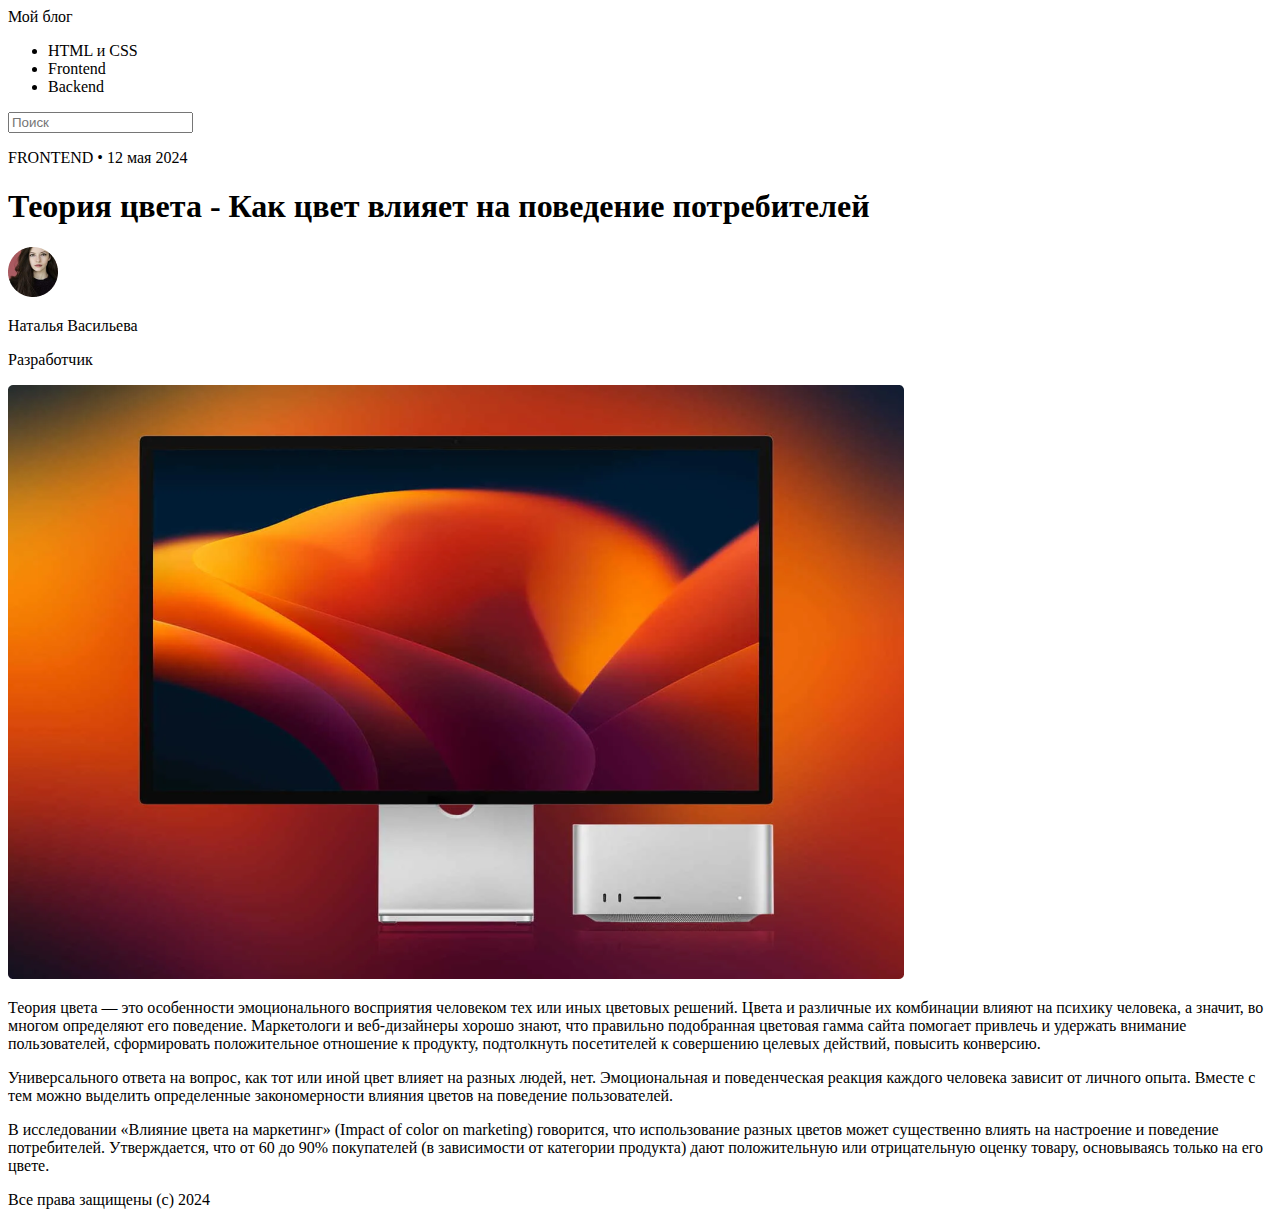
==== 1-Blog/index.html @ 6473dfd5 "Создание структуры страниц" ====
<!DOCTYPE html>
<html lang="en">
  <head>
    <meta charset="UTF-8" />
    <meta name="viewport" content="width=device-width, initial-scale=1.0" />
    <title>1-Blog</title>
  </head>

  <body>
    <header>
      <nav>
        <div>Мой блог</div>
        <ul>
          <li>HTML и CSS</li>
          <li>Frontend</li>
          <li>Backend</li>
        </ul>
        <div>
          <input type="search" name="search" id="search" placeholder="Поиск" />
        </div>
      </nav>
    </header>

    <section>
      <p>FRONTEND &#8226; 12 мая 2024</p>
      <h1>Теория цвета - Как цвет влияет на поведение потребителей</h1>
      <div>
        <img src="./images/Ellipse 1.png" alt="Аватарка" />
        <p>Наталья Васильева</p>
        <p>Разработчик</p>
      </div>
    </section>

    <section>
      <img src="./images/Rectangle 181.png" alt="картинка" />
      <p>
        Теория цвета — это особенности эмоционального восприятия человеком тех
        или иных цветовых решений. Цвета и различные их комбинации влияют на
        психику человека, а значит, во многом определяют его поведение.
        Маркетологи и веб-дизайнеры хорошо знают, что правильно подобранная
        цветовая гамма сайта помогает привлечь и удержать внимание
        пользователей, сформировать положительное отношение к продукту,
        подтолкнуть посетителей к совершению целевых действий, повысить
        конверсию.
      </p>
      <p>
        Универсального ответа на вопрос, как тот или иной цвет влияет на разных
        людей, нет. Эмоциональная и поведенческая реакция каждого человека
        зависит от личного опыта. Вместе с тем можно выделить определенные
        закономерности влияния цветов на поведение пользователей.
      </p>
      <p>
        В исследовании «Влияние цвета на маркетинг» (Impact of color on
        marketing) говорится, что использование разных цветов может существенно
        влиять на настроение и поведение потребителей. Утверждается, что от 60
        до 90% покупателей (в зависимости от категории продукта) дают
        положительную или отрицательную оценку товару, основываясь только на его
        цвете.
      </p>
    </section>

    <footer>
      <p>Все права защищены (c) 2024</p>
    </footer>
  </body>
</html>
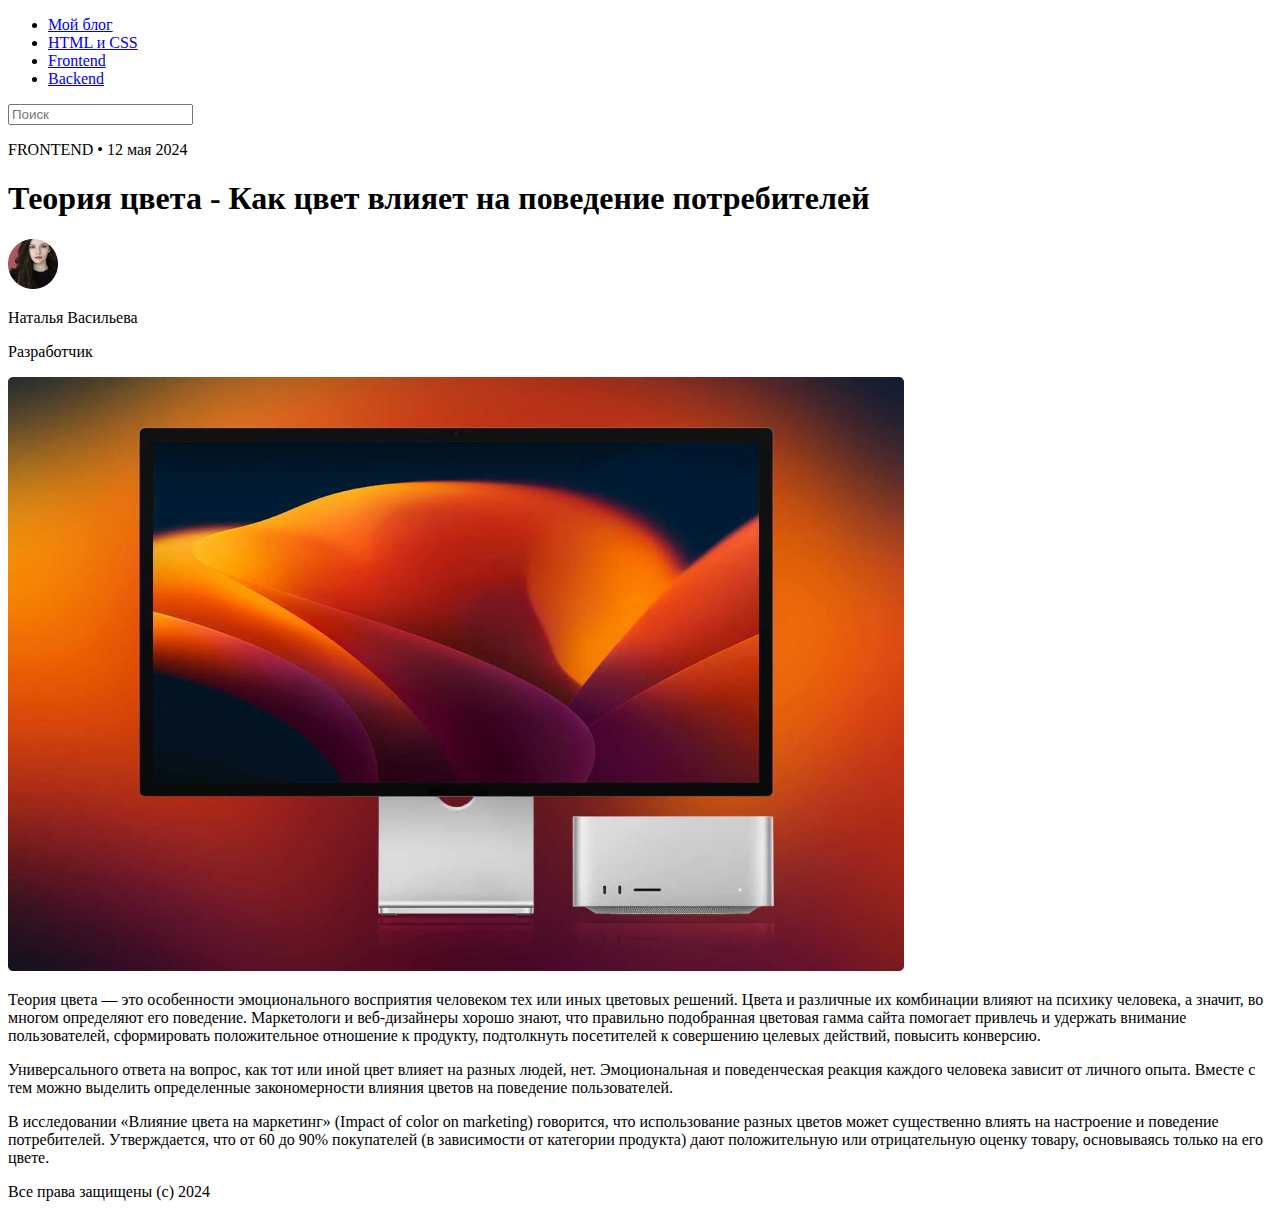
==== commit 9e5acfba: "2commit" ====
--- a/1-Blog/index.html
+++ b/1-Blog/index.html
@@ -1,66 +1,76 @@
 <!DOCTYPE html>
 <html lang="en">
-  <head>
-    <meta charset="UTF-8" />
-    <meta name="viewport" content="width=device-width, initial-scale=1.0" />
-    <title>1-Blog</title>
-  </head>
 
-  <body>
-    <header>
-      <nav>
-        <div>Мой блог</div>
-        <ul>
-          <li>HTML и CSS</li>
-          <li>Frontend</li>
-          <li>Backend</li>
-        </ul>
-        <div>
-          <input type="search" name="search" id="search" placeholder="Поиск" />
-        </div>
-      </nav>
-    </header>
+<head>
+  <meta charset="UTF-8">
+  <meta name="viewport" content="width=device-width, initial-scale=1.0">
+  <title>1-Blog</title>
+</head>
 
-    <section>
-      <p>FRONTEND &#8226; 12 мая 2024</p>
-      <h1>Теория цвета - Как цвет влияет на поведение потребителей</h1>
+<body>
+
+</body>
+
+</html>
+
+<body>
+
+  <header>
+    <nav>
+      <ul>
+        <li><a href="#">Мой блог</a></li>
+        <li><a href="#">HTML и CSS</a></li>
+        <li><a href="#">Frontend</a></li>
+        <li><a href="#">Backend</a></li>
+      </ul>
       <div>
-        <img src="./images/Ellipse 1.png" alt="Аватарка" />
-        <p>Наталья Васильева</p>
-        <p>Разработчик</p>
+        <input type="search" name="search" id="search" placeholder="Поиск">
       </div>
-    </section>
+    </nav>
+  </header>
 
-    <section>
-      <img src="./images/Rectangle 181.png" alt="картинка" />
-      <p>
-        Теория цвета — это особенности эмоционального восприятия человеком тех
-        или иных цветовых решений. Цвета и различные их комбинации влияют на
-        психику человека, а значит, во многом определяют его поведение.
-        Маркетологи и веб-дизайнеры хорошо знают, что правильно подобранная
-        цветовая гамма сайта помогает привлечь и удержать внимание
-        пользователей, сформировать положительное отношение к продукту,
-        подтолкнуть посетителей к совершению целевых действий, повысить
-        конверсию.
-      </p>
-      <p>
-        Универсального ответа на вопрос, как тот или иной цвет влияет на разных
-        людей, нет. Эмоциональная и поведенческая реакция каждого человека
-        зависит от личного опыта. Вместе с тем можно выделить определенные
-        закономерности влияния цветов на поведение пользователей.
-      </p>
-      <p>
-        В исследовании «Влияние цвета на маркетинг» (Impact of color on
-        marketing) говорится, что использование разных цветов может существенно
-        влиять на настроение и поведение потребителей. Утверждается, что от 60
-        до 90% покупателей (в зависимости от категории продукта) дают
-        положительную или отрицательную оценку товару, основываясь только на его
-        цвете.
-      </p>
-    </section>
+  <section>
+    <p>FRONTEND &#8226; 12 мая 2024</p>
+    <h1>Теория цвета - Как цвет влияет на поведение потребителей</h1>
+    <div>
+      <img src="./images/Ellipse 1.png" alt="Аватарка">
+      <p>Наталья Васильева</p>
+      <p>Разработчик</p>
+    </div>
+  </section>
 
-    <footer>
-      <p>Все права защищены (c) 2024</p>
-    </footer>
-  </body>
-</html>
+  <section>
+    <img src="./images/Rectangle 181.png" alt="картинка">
+    <p>
+      Теория цвета — это особенности эмоционального восприятия человеком тех или иных цветовых решений. Цвета и
+      различные их
+      комбинации влияют на психику человека, а значит, во многом определяют его поведение. Маркетологи и
+      веб-дизайнеры хорошо
+      знают, что правильно подобранная цветовая гамма сайта помогает привлечь и удержать внимание пользователей,
+      сформировать
+      положительное отношение к продукту, подтолкнуть посетителей к совершению целевых действий, повысить
+      конверсию.
+    </p>
+    <p>
+      Универсального ответа на вопрос, как тот или иной цвет влияет на разных людей, нет. Эмоциональная и
+      поведенческая
+      реакция каждого человека зависит от личного опыта. Вместе с тем можно выделить определенные закономерности
+      влияния
+      цветов на поведение пользователей.
+    </p>
+    <p>
+      В исследовании «Влияние цвета на маркетинг» (Impact of color on marketing) говорится, что использование
+      разных цветов
+      может существенно влиять на настроение и поведение потребителей. Утверждается, что от 60 до 90% покупателей
+      (в
+      зависимости от категории продукта) дают положительную или отрицательную оценку товару, основываясь только на
+      его цвете.
+    </p>
+  </section>
+
+  <footer>
+    <p>Все права защищены (c) 2024</p>
+  </footer>
+</body>
+
+</html>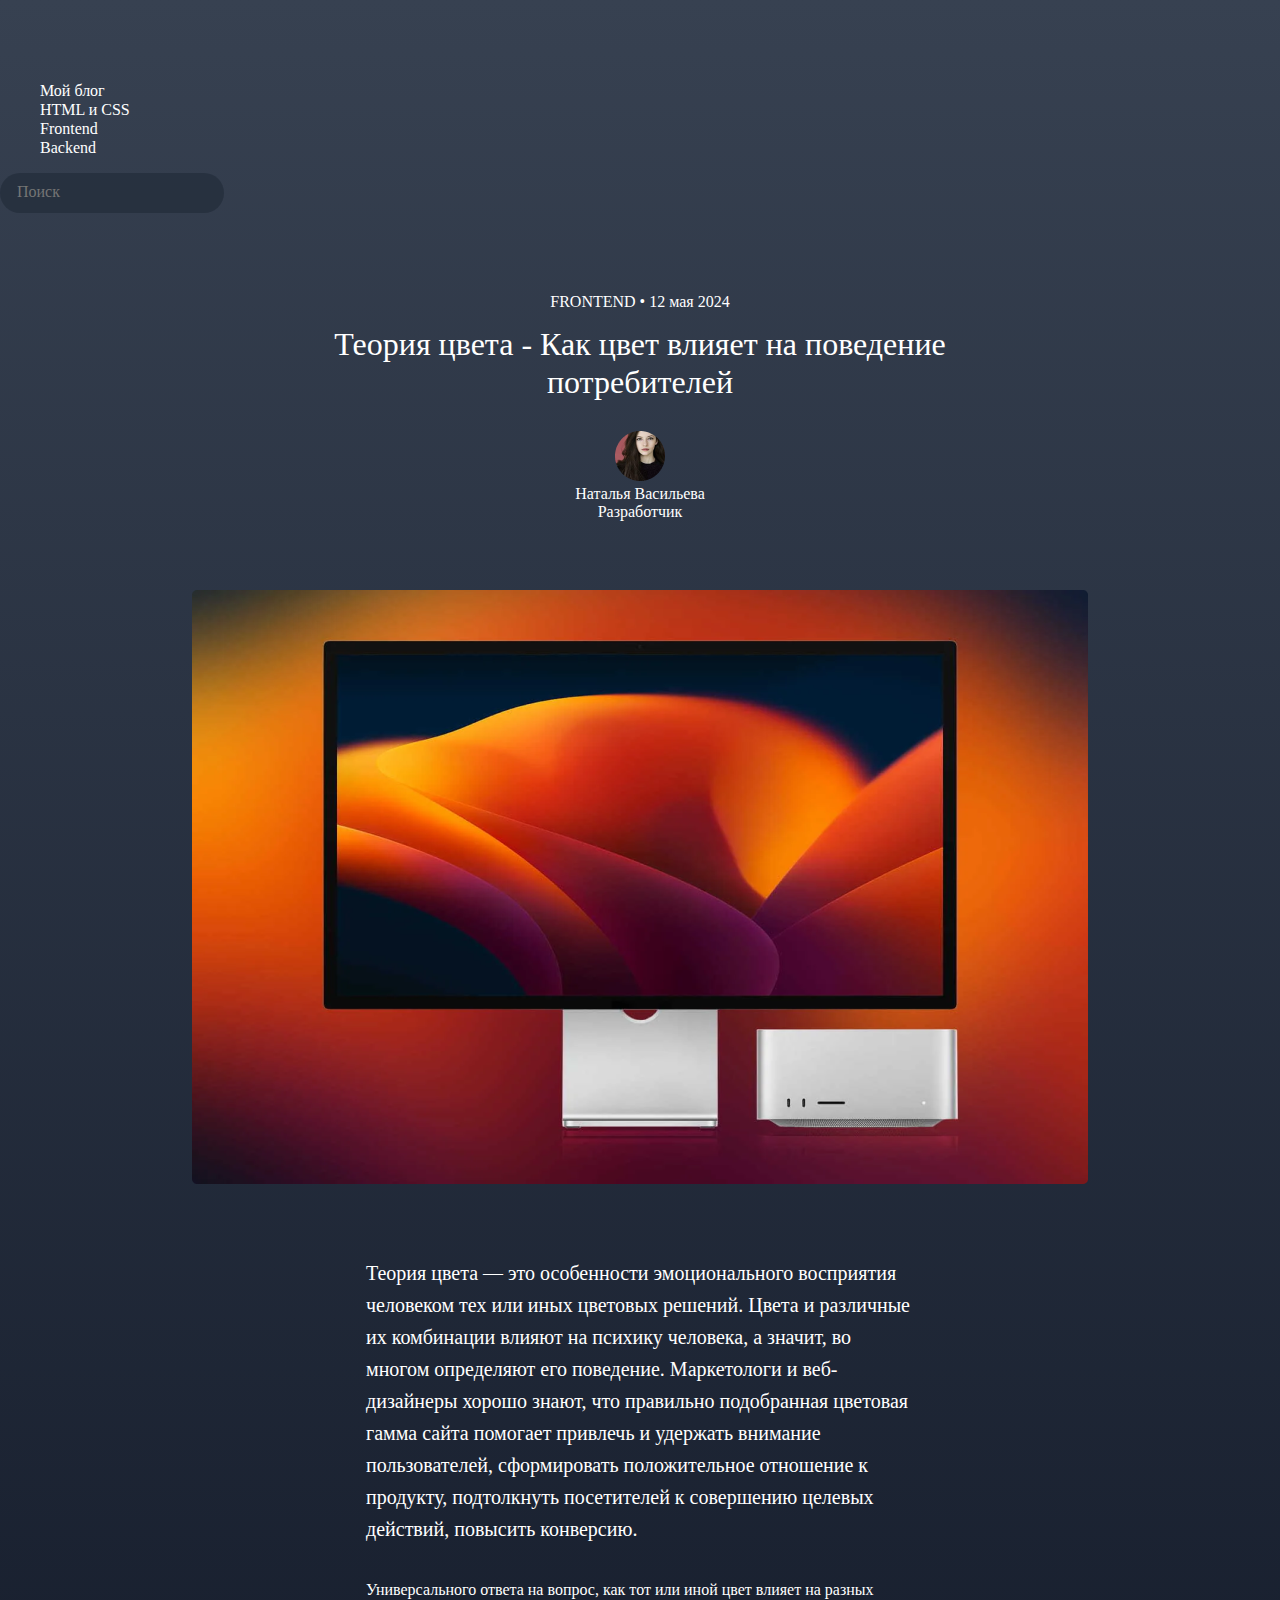
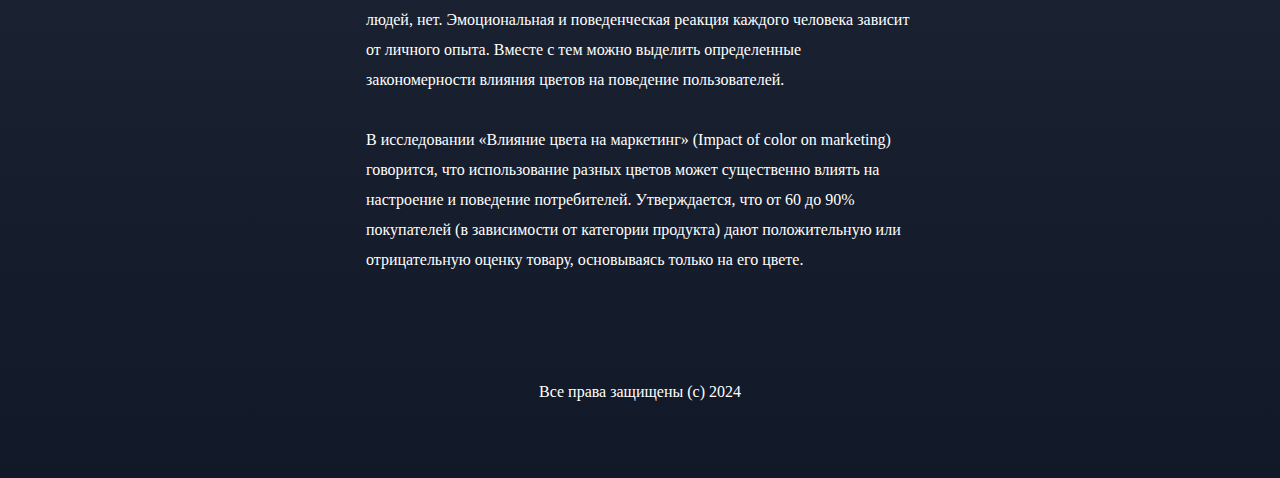
==== commit c1a630ba: "1-commit" ====
--- a/1-Blog/index.html
+++ b/1-Blog/index.html
@@ -2,75 +2,77 @@
 <html lang="en">
 
 <head>
-  <meta charset="UTF-8">
-  <meta name="viewport" content="width=device-width, initial-scale=1.0">
-  <title>1-Blog</title>
+    <meta charset="UTF-8">
+    <meta name="viewport" content="width=device-width, initial-scale=1.0">
+    <title>1-Blog</title>
+    <link rel="stylesheet" href="styles.css">
 </head>
 
 <body>
+    <header>
+        <nav>
+            <ul>
+                <li><a href="#">Мой блог</a></li>
+                <li><a href="#">HTML и CSS</a></li>
+                <li><a href="#">Frontend</a></li>
+                <li><a href="#">Backend</a></li>
+            </ul>
+            <form action="submit" id="search">
+                <input type="search" name="search" id="searchinput" placeholder="Поиск">
+            </form>
+        </nav>
+    </header>
+    <main>
+        <section id="section1">
+            <p>FRONTEND &#8226; 12 мая 2024</p>
+            <h1>Теория цвета - Как цвет влияет на поведение <br> потребителей</h1>
+            <div>
+                <img src="./images/Ellipse 1.png" alt="Аватарка">
+                <p>Наталья Васильева</p>
+                <p>Разработчик</p>
+            </div>
+        </section>
 
-</body>
+        <section id="section2">
+            <div>
+                <img src="./images/Rectangle 181.png" alt="картинка">
+            </div>
+            <p class="p1">
+                Теория цвета — это особенности эмоционального восприятия человеком тех или иных цветовых решений. Цвета
+                и
+                различные их
+                комбинации влияют на психику человека, а значит, во многом определяют его поведение. Маркетологи и
+                веб-дизайнеры хорошо
+                знают, что правильно подобранная цветовая гамма сайта помогает привлечь и удержать внимание
+                пользователей,
+                сформировать
+                положительное отношение к продукту, подтолкнуть посетителей к совершению целевых действий, повысить
+                конверсию.
+            </p>
+            <p class="p2">
+                Универсального ответа на вопрос, как тот или иной цвет влияет на разных людей, нет. Эмоциональная и
+                поведенческая
+                реакция каждого человека зависит от личного опыта. Вместе с тем можно выделить определенные
+                закономерности
+                влияния
+                цветов на поведение пользователей.
+            </p>
+            <p class="p2">
+                В исследовании «Влияние цвета на маркетинг» (Impact of color on marketing) говорится, что использование
+                разных цветов
+                может существенно влиять на настроение и поведение потребителей. Утверждается, что от 60 до 90%
+                покупателей
+                (в
+                зависимости от категории продукта) дают положительную или отрицательную оценку товару, основываясь
+                только на
+                его цвете.
+            </p>
+    </main>
+    </section>
 
-</html>
-
-<body>
-
-  <header>
-    <nav>
-      <ul>
-        <li><a href="#">Мой блог</a></li>
-        <li><a href="#">HTML и CSS</a></li>
-        <li><a href="#">Frontend</a></li>
-        <li><a href="#">Backend</a></li>
-      </ul>
-      <div>
-        <input type="search" name="search" id="search" placeholder="Поиск">
-      </div>
-    </nav>
-  </header>
-
-  <section>
-    <p>FRONTEND &#8226; 12 мая 2024</p>
-    <h1>Теория цвета - Как цвет влияет на поведение потребителей</h1>
-    <div>
-      <img src="./images/Ellipse 1.png" alt="Аватарка">
-      <p>Наталья Васильева</p>
-      <p>Разработчик</p>
-    </div>
-  </section>
-
-  <section>
-    <img src="./images/Rectangle 181.png" alt="картинка">
-    <p>
-      Теория цвета — это особенности эмоционального восприятия человеком тех или иных цветовых решений. Цвета и
-      различные их
-      комбинации влияют на психику человека, а значит, во многом определяют его поведение. Маркетологи и
-      веб-дизайнеры хорошо
-      знают, что правильно подобранная цветовая гамма сайта помогает привлечь и удержать внимание пользователей,
-      сформировать
-      положительное отношение к продукту, подтолкнуть посетителей к совершению целевых действий, повысить
-      конверсию.
-    </p>
-    <p>
-      Универсального ответа на вопрос, как тот или иной цвет влияет на разных людей, нет. Эмоциональная и
-      поведенческая
-      реакция каждого человека зависит от личного опыта. Вместе с тем можно выделить определенные закономерности
-      влияния
-      цветов на поведение пользователей.
-    </p>
-    <p>
-      В исследовании «Влияние цвета на маркетинг» (Impact of color on marketing) говорится, что использование
-      разных цветов
-      может существенно влиять на настроение и поведение потребителей. Утверждается, что от 60 до 90% покупателей
-      (в
-      зависимости от категории продукта) дают положительную или отрицательную оценку товару, основываясь только на
-      его цвете.
-    </p>
-  </section>
-
-  <footer>
-    <p>Все права защищены (c) 2024</p>
-  </footer>
+    <footer>
+        <p>Все права защищены (c) 2024</p>
+    </footer>
 </body>
 
 </html>--- a/1-Blog/styles.css
+++ b/1-Blog/styles.css
@@ -0,0 +1,103 @@
+* {
+    color: #FFFFFF;
+    font-family: Roboto;
+    font-weight: 400;
+}
+
+p {
+    text-align: center;
+}
+
+body {
+    background: linear-gradient(180deg, #374151 0%, #111827 100%);
+    margin: 0;
+}
+
+header {
+    margin: 81px 0 80px 0;
+}
+
+header a {
+    text-decoration: none;
+    font-family: Roboto;
+    font-size: 16px;
+    font-weight: 400;
+    line-height: 19px;
+    letter-spacing: 0em;
+    text-align: left;
+}
+
+header ul {
+    list-style-type: none;
+}
+
+#searchinput {
+    background: rgba(31, 41, 55, 0.6);
+    width: 224px;
+    height: 40px;
+    top: 71px;
+    left: 1036px;
+    border-radius: 100px;
+    border: none;
+    font-size: 16px;
+    padding: 9px 17px 12px 17px;
+}
+
+#searchinput:focus {
+    background: rgba(22, 29, 39, 0.6);
+    outline: 0;
+}
+
+#searchinput::-webkit-search-cancel-button,
+#searchinput::-webkit-search-clear-button {
+    display: none;
+}
+
+#section1 p {
+    margin: 0 0 14px 0;
+}
+
+#section1 div p {
+    padding: 0;
+    margin: 0;
+}
+
+#section1 div {
+    text-align: center;
+    margin: 0 0 28px 0;
+}
+
+h1 {
+    line-height: 38px;
+    letter-spacing: 0em;
+    text-align: center;
+    margin: 0 0 30px 0;
+}
+
+.p1 {
+    font-size: 20px;
+    line-height: 32px;
+    letter-spacing: 0em;
+    text-align: left;
+}
+
+
+.p2 {
+    font-size: 16px;
+    line-height: 30px;
+    letter-spacing: 0em;
+    text-align: left;
+}
+
+#section2 div {
+    text-align: center;
+    margin: 69px 0;
+}
+
+#section2 p {
+    margin: 0 366px 30px;
+}
+
+footer p {
+    margin: 108px 0 77px;
+}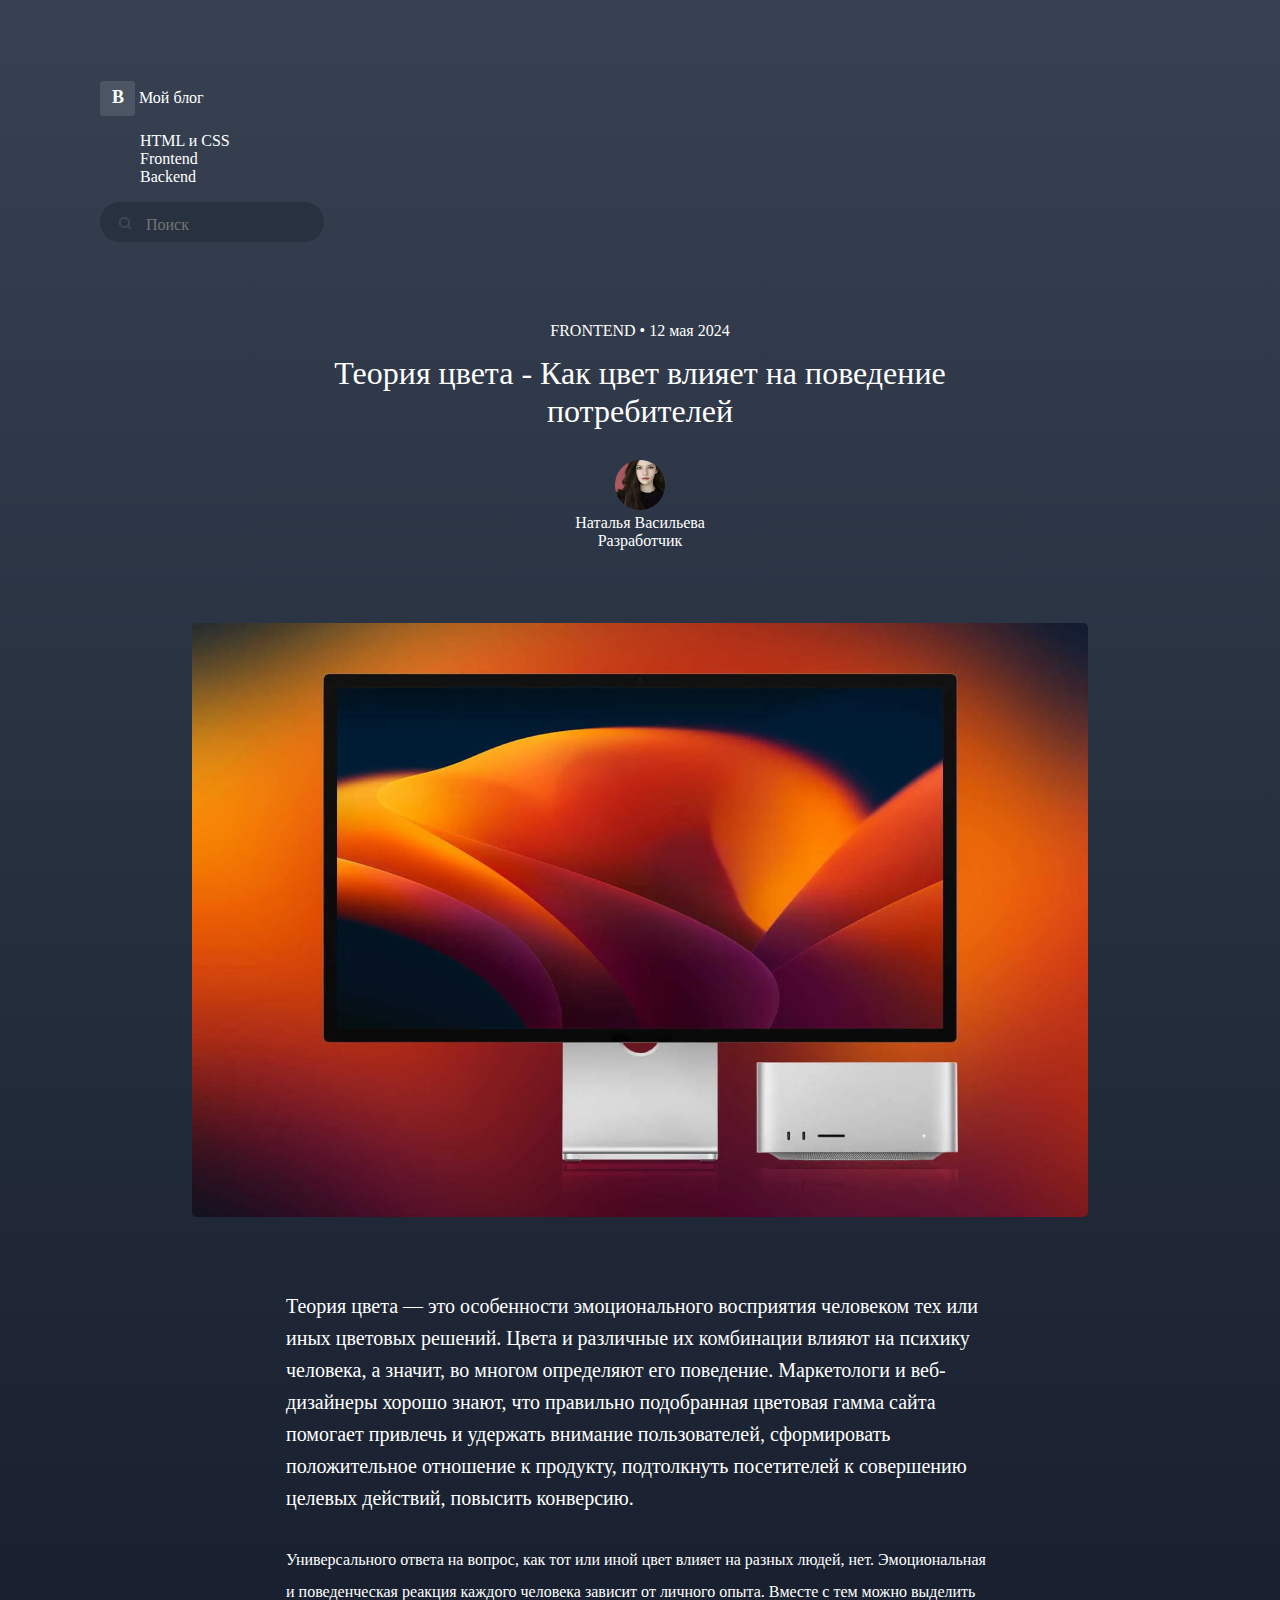
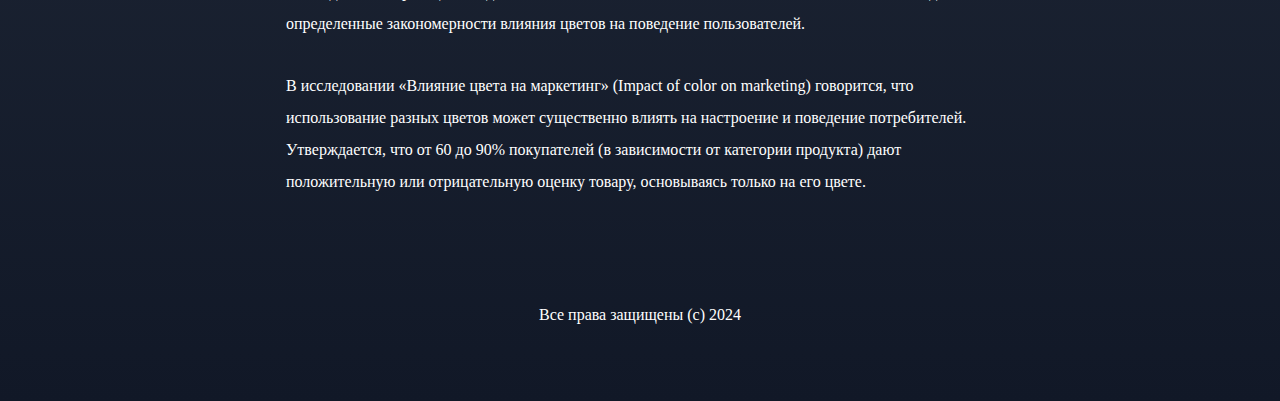
==== commit 862262ff: "2commit" ====
--- a/1-Blog/index.html
+++ b/1-Blog/index.html
@@ -10,16 +10,24 @@
 
 <body>
     <header>
+        <div id="logo">
+            <p>В</p>
+        </div>
+        <a href="#">Мой блог</a>
         <nav>
             <ul>
-                <li><a href="#">Мой блог</a></li>
                 <li><a href="#">HTML и CSS</a></li>
                 <li><a href="#">Frontend</a></li>
                 <li><a href="#">Backend</a></li>
             </ul>
-            <form action="submit" id="search">
-                <input type="search" name="search" id="searchinput" placeholder="Поиск">
-            </form>
+            <div>
+                <form action="submit" id="search">
+                    <button type="submit" id="searchbutton">
+                        <img src="./images/search.svg" alt="search" id="searchimg">
+                    </button>
+                    <input type="search" name="search" id="searchinput" placeholder="Поиск">
+                </form>
+            </div>
         </nav>
     </header>
     <main>
@@ -34,39 +42,45 @@
         </section>
 
         <section id="section2">
-            <div>
-                <img src="./images/Rectangle 181.png" alt="картинка">
+            <div id="Rectangle">
+                <img src="./images/Rectangle.png" alt="картинка">
             </div>
-            <p class="p1">
-                Теория цвета — это особенности эмоционального восприятия человеком тех или иных цветовых решений. Цвета
-                и
-                различные их
-                комбинации влияют на психику человека, а значит, во многом определяют его поведение. Маркетологи и
-                веб-дизайнеры хорошо
-                знают, что правильно подобранная цветовая гамма сайта помогает привлечь и удержать внимание
-                пользователей,
-                сформировать
-                положительное отношение к продукту, подтолкнуть посетителей к совершению целевых действий, повысить
-                конверсию.
-            </p>
-            <p class="p2">
-                Универсального ответа на вопрос, как тот или иной цвет влияет на разных людей, нет. Эмоциональная и
-                поведенческая
-                реакция каждого человека зависит от личного опыта. Вместе с тем можно выделить определенные
-                закономерности
-                влияния
-                цветов на поведение пользователей.
-            </p>
-            <p class="p2">
-                В исследовании «Влияние цвета на маркетинг» (Impact of color on marketing) говорится, что использование
-                разных цветов
-                может существенно влиять на настроение и поведение потребителей. Утверждается, что от 60 до 90%
-                покупателей
-                (в
-                зависимости от категории продукта) дают положительную или отрицательную оценку товару, основываясь
-                только на
-                его цвете.
-            </p>
+            <div id="divp1">
+                <p class="p1">
+                    Теория цвета — это особенности эмоционального восприятия человеком тех или иных цветовых решений.
+                    Цвета
+                    и
+                    различные их
+                    комбинации влияют на психику человека, а значит, во многом определяют его поведение. Маркетологи и
+                    веб-дизайнеры хорошо
+                    знают, что правильно подобранная цветовая гамма сайта помогает привлечь и удержать внимание
+                    пользователей,
+                    сформировать
+                    положительное отношение к продукту, подтолкнуть посетителей к совершению целевых действий, повысить
+                    конверсию.
+                </p>
+            </div>
+            <div id="divp2">
+                <p class="p2">
+                    Универсального ответа на вопрос, как тот или иной цвет влияет на разных людей, нет. Эмоциональная и
+                    поведенческая
+                    реакция каждого человека зависит от личного опыта. Вместе с тем можно выделить определенные
+                    закономерности
+                    влияния
+                    цветов на поведение пользователей.
+                </p>
+                <p class="p2">
+                    В исследовании «Влияние цвета на маркетинг» (Impact of color on marketing) говорится, что
+                    использование
+                    разных цветов
+                    может существенно влиять на настроение и поведение потребителей. Утверждается, что от 60 до 90%
+                    покупателей
+                    (в
+                    зависимости от категории продукта) дают положительную или отрицательную оценку товару, основываясь
+                    только на
+                    его цвете.
+                </p>
+            </div>
     </main>
     </section>
 
--- a/1-Blog/styles.css
+++ b/1-Blog/styles.css
@@ -8,9 +8,26 @@
     text-align: center;
 }
 
+#logo {
+    display: inline-block;
+    width: 35px;
+    height: 35px;
+    border-radius: 3px;
+    background: #4B5563;
+}
+
+#logo p {
+    font-family: Source Sans Pro;
+    font-size: 18px;
+    font-weight: 600;
+    vertical-align: text-top;
+    margin: 6px 12px;
+}
+
 body {
     background: linear-gradient(180deg, #374151 0%, #111827 100%);
-    margin: 0;
+    max-width: 1080px;
+    margin: 0 auto;
 }
 
 header {
@@ -22,29 +39,53 @@
     font-family: Roboto;
     font-size: 16px;
     font-weight: 400;
-    line-height: 19px;
-    letter-spacing: 0em;
-    text-align: left;
 }
 
 header ul {
     list-style-type: none;
 }
 
-#searchinput {
-    background: rgba(31, 41, 55, 0.6);
+
+#search {
+    width: 224px;
     width: 224px;
     height: 40px;
-    top: 71px;
-    left: 1036px;
     border-radius: 100px;
+    background: rgba(31, 41, 55, 0.6);
+    padding: 0;
+}
+
+#searchinput {
+    margin: 9px 0 12px 0;
+    background: rgba(0, 0, 0, 0);
+    /* background: green; */
+    font-family: Roboto;
+    font-size: 16px;
+    font-weight: 400;
+    width: 157px;
+    height: 19px;
+    opacity: 0.6px;
+    border: 0;
+}
+
+#searchimg {
+    background: rgba(0, 0, 0, 0);
     border: none;
-    font-size: 16px;
-    padding: 9px 17px 12px 17px;
+    width: 14px;
+    height: 14px;
+    opacity: 0.1px;
+}
+
+#searchbutton {
+    padding: 14px 17px 12px 18px;
+    background: rgba(0, 0, 0, 0);
+    border: none;
+    width: 40px;
+    height: 40px;
+    opacity: 0.1px;
 }
 
 #searchinput:focus {
-    background: rgba(22, 29, 39, 0.6);
     outline: 0;
 }
 
@@ -69,34 +110,47 @@
 
 h1 {
     line-height: 38px;
-    letter-spacing: 0em;
     text-align: center;
     margin: 0 0 30px 0;
 }
 
-.p1 {
-    font-size: 20px;
-    line-height: 32px;
-    letter-spacing: 0em;
-    text-align: left;
+#Rectangle {
+    margin-bottom: 69px;
 }
 
+#divp1 {
+    margin: 0 auto;
+    max-width: 708px;
+}
+
+#divp2 {
+    margin: 0 auto;
+    max-width: 708px;
+}
+
+.p1 {
+    font-family: Roboto;
+    font-size: 20px;
+    font-weight: 400;
+    line-height: 32px;
+    text-align: left;
+    margin-bottom: 30px;
+}
 
 .p2 {
+    font-family: Roboto;
     font-size: 16px;
-    line-height: 30px;
-    letter-spacing: 0em;
+    font-weight: 400;
     text-align: left;
+    margin-bottom: 30px;
+    line-height: 32px;
 }
 
-#section2 div {
+#Rectangle {
     text-align: center;
-    margin: 69px 0;
+    margin-top: 73px;
 }
 
-#section2 p {
-    margin: 0 366px 30px;
-}
 
 footer p {
     margin: 108px 0 77px;
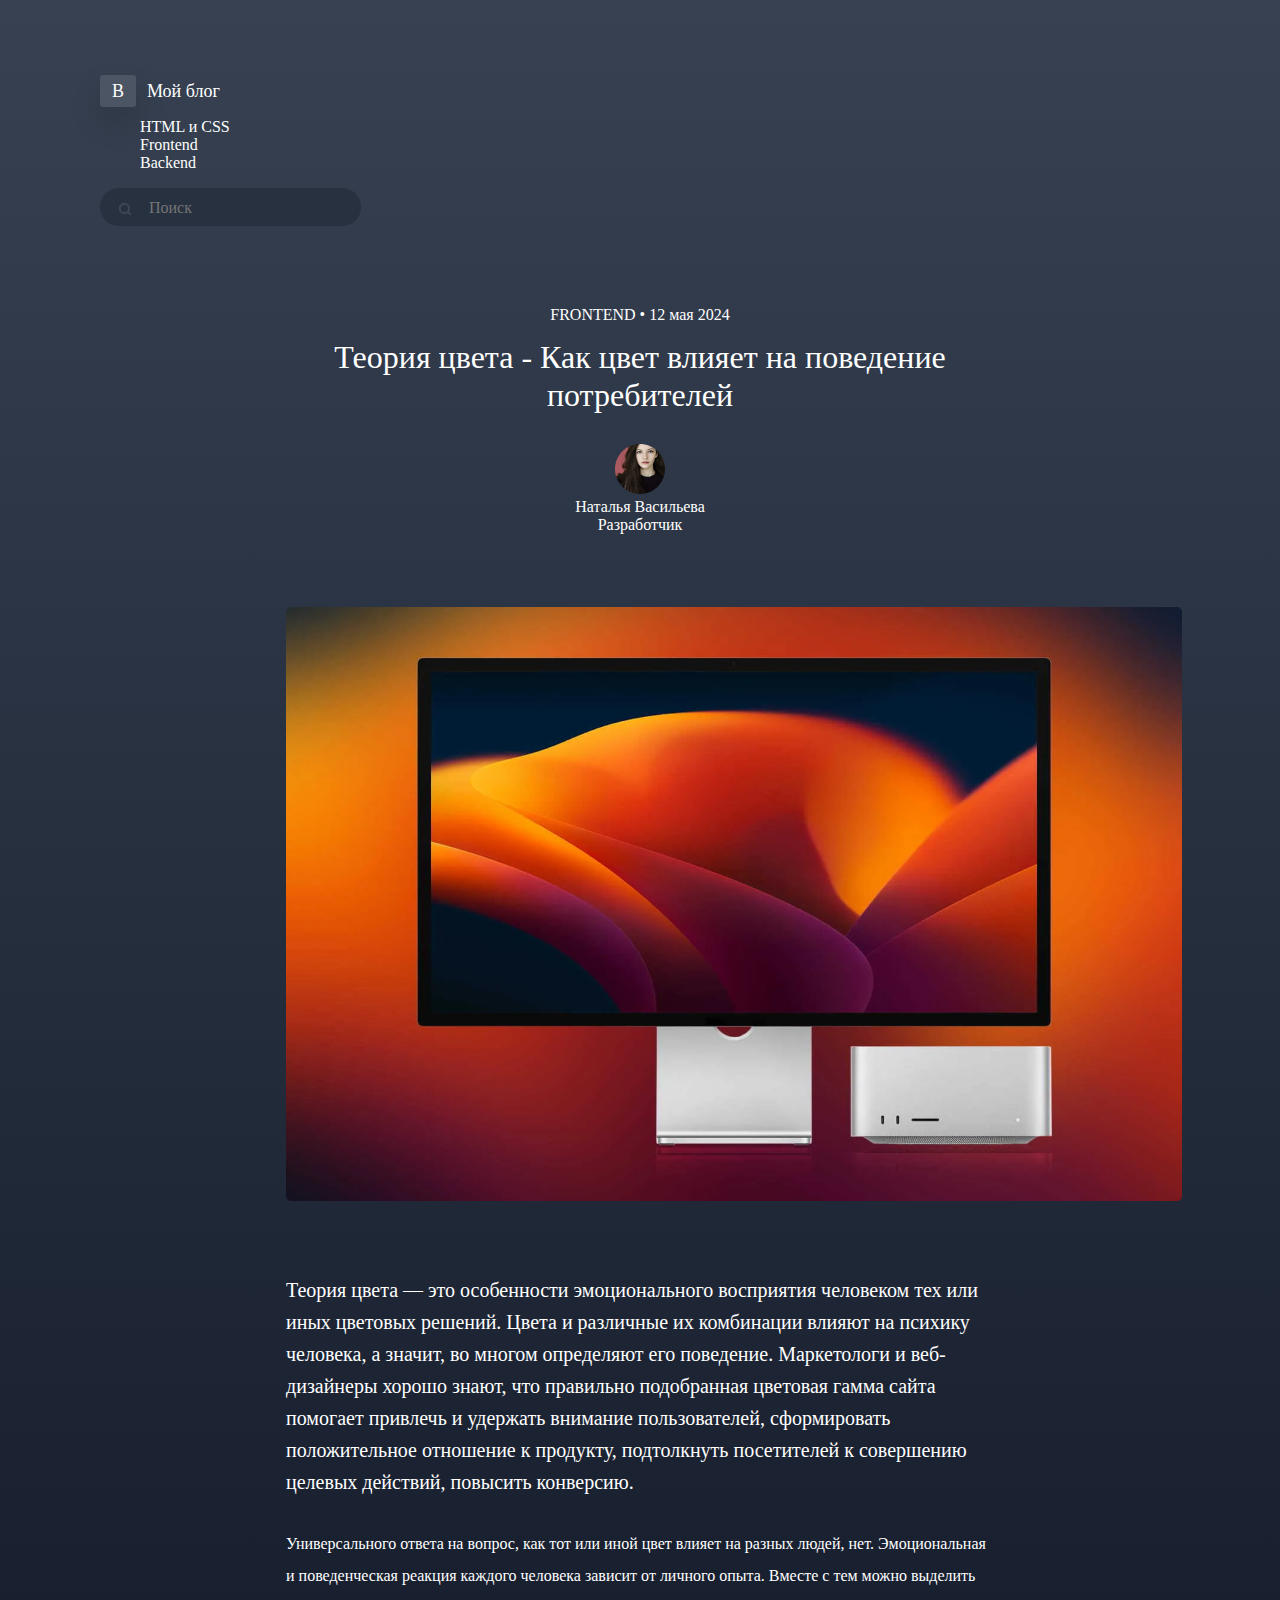
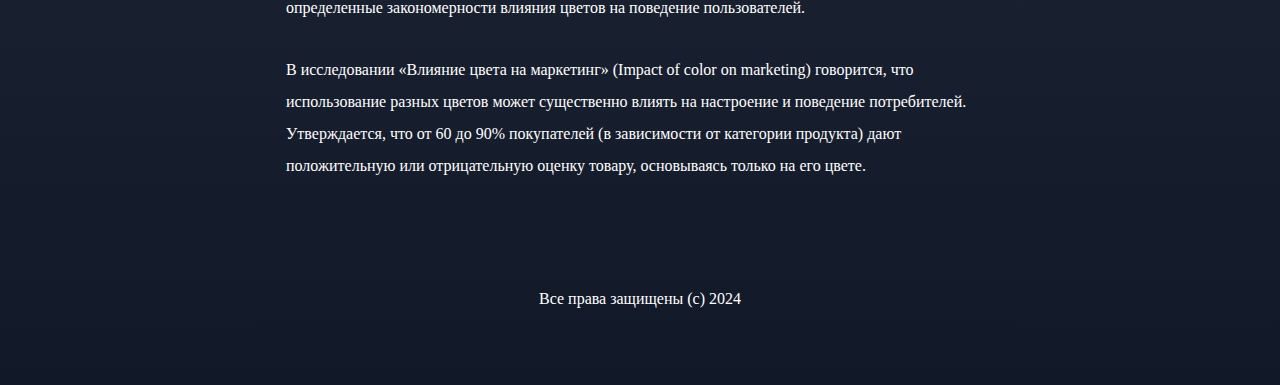
==== commit 4bc79854: "5commit" ====
--- a/1-Blog/index.html
+++ b/1-Blog/index.html
@@ -10,24 +10,17 @@
 
 <body>
     <header>
-        <div id="logo">
-            <p>В</p>
-        </div>
-        <a href="#">Мой блог</a>
+        <a class="logo" href="#"><span>В</span>Мой блог</a>
         <nav>
             <ul>
                 <li><a href="#">HTML и CSS</a></li>
                 <li><a href="#">Frontend</a></li>
                 <li><a href="#">Backend</a></li>
             </ul>
-            <div>
-                <form action="submit" id="search">
-                    <button type="submit" id="searchbutton">
-                        <img src="./images/search.svg" alt="search" id="searchimg">
-                    </button>
-                    <input type="search" name="search" id="searchinput" placeholder="Поиск">
-                </form>
-            </div>
+            <form action="submit" id="searchForm" class="search">
+                <img src="./images/search.svg" alt="search">
+                <input type="search" name="search" placeholder="Поиск">
+            </form>
         </nav>
     </header>
     <main>
@@ -45,7 +38,7 @@
             <div id="Rectangle">
                 <img src="./images/Rectangle.png" alt="картинка">
             </div>
-            <div id="divp1">
+            <div>
                 <p class="p1">
                     Теория цвета — это особенности эмоционального восприятия человеком тех или иных цветовых решений.
                     Цвета
@@ -60,7 +53,7 @@
                     конверсию.
                 </p>
             </div>
-            <div id="divp2">
+            <div>
                 <p class="p2">
                     Универсального ответа на вопрос, как тот или иной цвет влияет на разных людей, нет. Эмоциональная и
                     поведенческая
--- a/1-Blog/styles.css
+++ b/1-Blog/styles.css
@@ -8,20 +8,16 @@
     text-align: center;
 }
 
-#logo {
-    display: inline-block;
-    width: 35px;
-    height: 35px;
+.logo {
+    font-size: 18px
+}
+
+.logo span {
     border-radius: 3px;
     background: #4B5563;
-}
-
-#logo p {
-    font-family: Source Sans Pro;
-    font-size: 18px;
-    font-weight: 600;
-    vertical-align: text-top;
-    margin: 6px 12px;
+    padding: 6px 12px;
+    margin-right: 11px;
+    box-shadow: 0px 15px 30px 0px rgba(0, 0, 0, 0.15);
 }
 
 body {
@@ -45,54 +41,31 @@
     list-style-type: none;
 }
 
-
-#search {
-    width: 224px;
-    width: 224px;
-    height: 40px;
-    border-radius: 100px;
-    background: rgba(31, 41, 55, 0.6);
-    padding: 0;
+.search {
+    position: relative;
+    max-width: 224px;
 }
 
-#searchinput {
-    margin: 9px 0 12px 0;
-    background: rgba(0, 0, 0, 0);
-    /* background: green; */
-    font-family: Roboto;
+.search img {
+    position: absolute;
+    top: 14px;
+    left: 18px;
+    width: 14px;
+    height: 14px;
+}
+
+.search input {
+    background: #1f293799;
+    outline: none;
+    border: none;
+    color: white;
+    padding: 11px 12px 9px 49px;
+    border-radius: 100px;
     font-size: 16px;
     font-weight: 400;
-    width: 157px;
-    height: 19px;
-    opacity: 0.6px;
-    border: 0;
 }
 
-#searchimg {
-    background: rgba(0, 0, 0, 0);
-    border: none;
-    width: 14px;
-    height: 14px;
-    opacity: 0.1px;
-}
 
-#searchbutton {
-    padding: 14px 17px 12px 18px;
-    background: rgba(0, 0, 0, 0);
-    border: none;
-    width: 40px;
-    height: 40px;
-    opacity: 0.1px;
-}
-
-#searchinput:focus {
-    outline: 0;
-}
-
-#searchinput::-webkit-search-cancel-button,
-#searchinput::-webkit-search-clear-button {
-    display: none;
-}
 
 #section1 p {
     margin: 0 0 14px 0;
@@ -118,12 +91,7 @@
     margin-bottom: 69px;
 }
 
-#divp1 {
-    margin: 0 auto;
-    max-width: 708px;
-}
-
-#divp2 {
+#section2 {
     margin: 0 auto;
     max-width: 708px;
 }
@@ -152,6 +120,6 @@
 }
 
 
-footer p {
+footer {
     margin: 108px 0 77px;
 }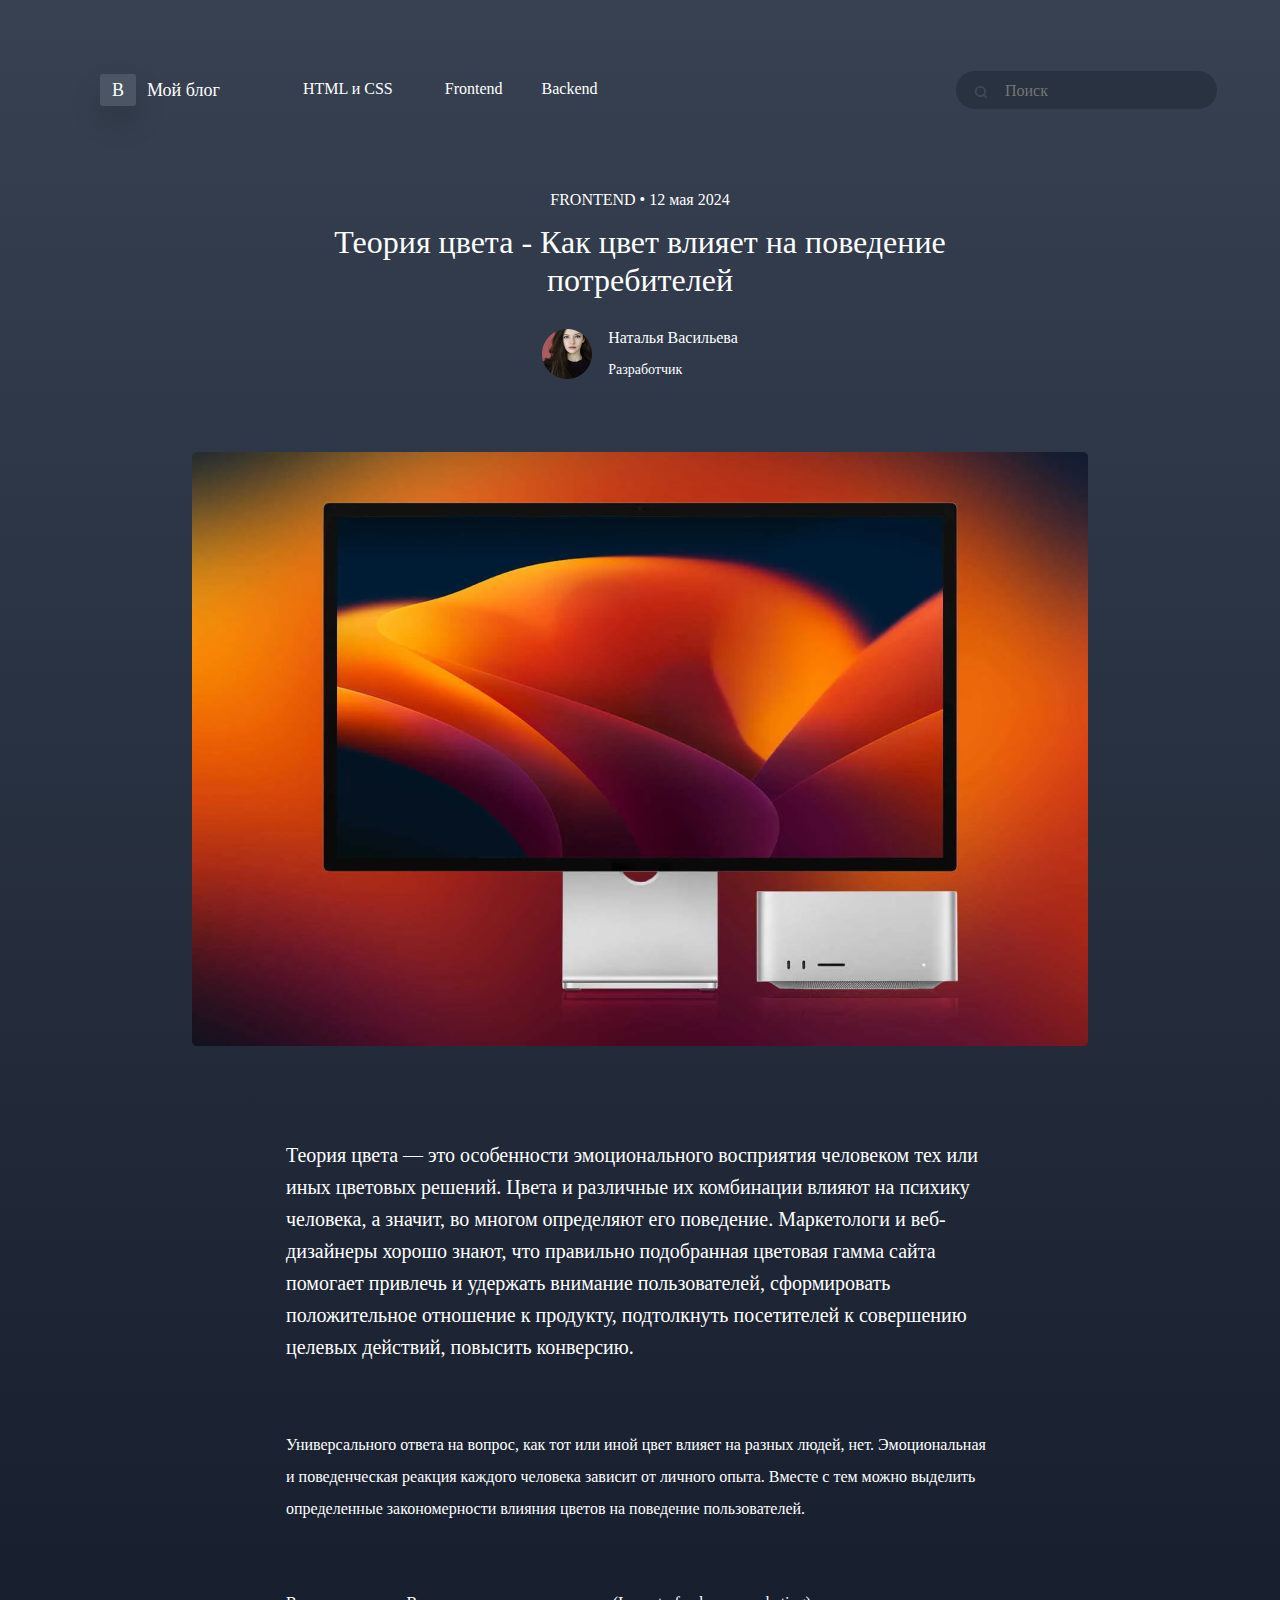
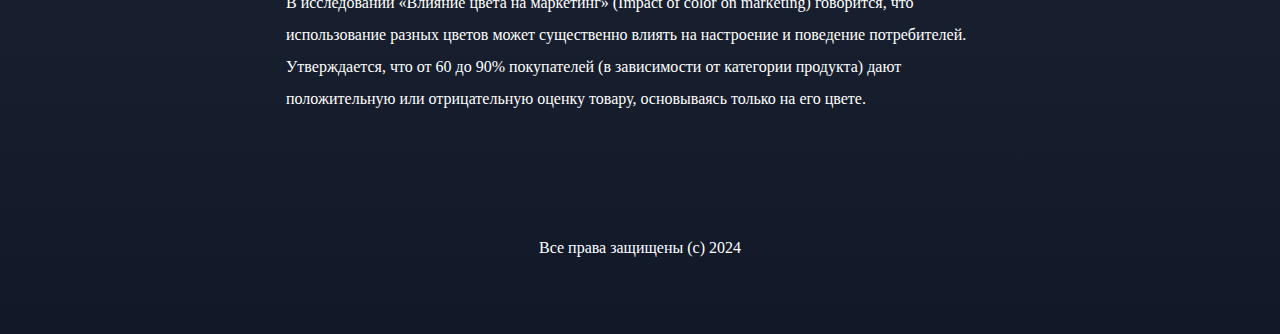
==== commit f22e8448: "1-commit" ====
--- a/1-Blog/index.html
+++ b/1-Blog/index.html
@@ -17,63 +17,61 @@
                 <li><a href="#">Frontend</a></li>
                 <li><a href="#">Backend</a></li>
             </ul>
-            <form action="submit" id="searchForm" class="search">
-                <img src="./images/search.svg" alt="search">
-                <input type="search" name="search" placeholder="Поиск">
-            </form>
         </nav>
+        <form action="submit" class="search">
+            <img src="./images/search.svg" alt="search">
+            <input type="search" name="search" placeholder="Поиск">
+        </form>
     </header>
     <main>
         <section id="section1">
             <p>FRONTEND &#8226; 12 мая 2024</p>
             <h1>Теория цвета - Как цвет влияет на поведение <br> потребителей</h1>
-            <div>
+            <div id="section1_logo">
                 <img src="./images/Ellipse 1.png" alt="Аватарка">
-                <p>Наталья Васильева</p>
-                <p>Разработчик</p>
+                <div id="section1_logo_div">
+                    <p>Наталья Васильева</p>
+                    <p>Разработчик</p>
+                </div>
             </div>
         </section>
 
+        <div id="Rectangle">
+            <img src="./images/Rectangle.png" alt="картинка">
+        </div>
         <section id="section2">
-            <div id="Rectangle">
-                <img src="./images/Rectangle.png" alt="картинка">
-            </div>
-            <div>
-                <p class="p1">
-                    Теория цвета — это особенности эмоционального восприятия человеком тех или иных цветовых решений.
-                    Цвета
-                    и
-                    различные их
-                    комбинации влияют на психику человека, а значит, во многом определяют его поведение. Маркетологи и
-                    веб-дизайнеры хорошо
-                    знают, что правильно подобранная цветовая гамма сайта помогает привлечь и удержать внимание
-                    пользователей,
-                    сформировать
-                    положительное отношение к продукту, подтолкнуть посетителей к совершению целевых действий, повысить
-                    конверсию.
-                </p>
-            </div>
-            <div>
-                <p class="p2">
-                    Универсального ответа на вопрос, как тот или иной цвет влияет на разных людей, нет. Эмоциональная и
-                    поведенческая
-                    реакция каждого человека зависит от личного опыта. Вместе с тем можно выделить определенные
-                    закономерности
-                    влияния
-                    цветов на поведение пользователей.
-                </p>
-                <p class="p2">
-                    В исследовании «Влияние цвета на маркетинг» (Impact of color on marketing) говорится, что
-                    использование
-                    разных цветов
-                    может существенно влиять на настроение и поведение потребителей. Утверждается, что от 60 до 90%
-                    покупателей
-                    (в
-                    зависимости от категории продукта) дают положительную или отрицательную оценку товару, основываясь
-                    только на
-                    его цвете.
-                </p>
-            </div>
+            <p class="p1">
+                Теория цвета — это особенности эмоционального восприятия человеком тех или иных цветовых решений.
+                Цвета
+                и
+                различные их
+                комбинации влияют на психику человека, а значит, во многом определяют его поведение. Маркетологи и
+                веб-дизайнеры хорошо
+                знают, что правильно подобранная цветовая гамма сайта помогает привлечь и удержать внимание
+                пользователей,
+                сформировать
+                положительное отношение к продукту, подтолкнуть посетителей к совершению целевых действий, повысить
+                конверсию.
+            </p>
+            <p class="p2">
+                Универсального ответа на вопрос, как тот или иной цвет влияет на разных людей, нет. Эмоциональная и
+                поведенческая
+                реакция каждого человека зависит от личного опыта. Вместе с тем можно выделить определенные
+                закономерности
+                влияния
+                цветов на поведение пользователей.
+            </p>
+            <p class="p2">
+                В исследовании «Влияние цвета на маркетинг» (Impact of color on marketing) говорится, что
+                использование
+                разных цветов
+                может существенно влиять на настроение и поведение потребителей. Утверждается, что от 60 до 90%
+                покупателей
+                (в
+                зависимости от категории продукта) дают положительную или отрицательную оценку товару, основываясь
+                только на
+                его цвете.
+            </p>
     </main>
     </section>
 
--- a/1-Blog/styles.css
+++ b/1-Blog/styles.css
@@ -9,7 +9,9 @@
 }
 
 .logo {
-    font-size: 18px
+    width: 126px;
+    margin: 80px 77px 0 0;
+    font-size: 18px;
 }
 
 .logo span {
@@ -27,23 +29,45 @@
 }
 
 header {
-    margin: 81px 0 80px 0;
+    margin-bottom: 80px;
+    display: flex;
+    justify-content: space-between;
 }
 
 header a {
+    font-size: 18px;
     text-decoration: none;
     font-family: Roboto;
     font-size: 16px;
     font-weight: 400;
 }
 
-header ul {
+nav {
+    max-width: 1080px;
+}
+
+nav ul {
     list-style-type: none;
+    display: flex;
+    margin: 0;
+    padding: 0;
+    margin-top: 80px;
+}
+
+ul li:first-child {
+    margin-right: 52px;
+}
+
+ul li:nth-child(2) {
+    margin-right: 39px;
 }
 
 .search {
+    height: 40px;
     position: relative;
-    max-width: 224px;
+    width: 224px;
+    margin-top: 71px;
+    margin-left: auto;
 }
 
 .search img {
@@ -71,14 +95,37 @@
     margin: 0 0 14px 0;
 }
 
-#section1 div p {
-    padding: 0;
-    margin: 0;
+#section1_logo>img {
+    width: 50px;
+    height: 50px;
 }
 
-#section1 div {
-    text-align: center;
-    margin: 0 0 28px 0;
+#section1_logo {
+    display: flex;
+    gap: 16px;
+    justify-content: center;
+}
+
+#section1_logo_div {
+    flex-direction: column;
+    display: flex;
+    gap: 15px;
+}
+
+#section1_logo_div>p {
+    margin: 0;
+    text-align: left;
+    font-family: Roboto;
+    font-weight: 400;
+    letter-spacing: 0em;
+}
+
+#section1_logo_div>p:first-child {
+    font-size: 16px;
+}
+
+#section1_logo_div>p:last-child {
+    font-size: 14px;
 }
 
 h1 {
@@ -89,35 +136,37 @@
 
 #Rectangle {
     margin-bottom: 69px;
+    text-align: center;
+    margin-top: 73px;
+}
+
+#Rectangle>img {
+    max-width: 896px;
 }
 
 #section2 {
+    display: flex;
     margin: 0 auto;
     max-width: 708px;
+    flex-direction: column;
+    gap: 30px;
+}
+
+#section2>p {
+    font-family: Roboto;
+    font-weight: 400;
+    text-align: left;
+    line-height: 32px;
 }
 
 .p1 {
-    font-family: Roboto;
     font-size: 20px;
-    font-weight: 400;
-    line-height: 32px;
-    text-align: left;
-    margin-bottom: 30px;
 }
 
 .p2 {
-    font-family: Roboto;
     font-size: 16px;
-    font-weight: 400;
-    text-align: left;
-    margin-bottom: 30px;
-    line-height: 32px;
 }
 
-#Rectangle {
-    text-align: center;
-    margin-top: 73px;
-}
 
 
 footer {
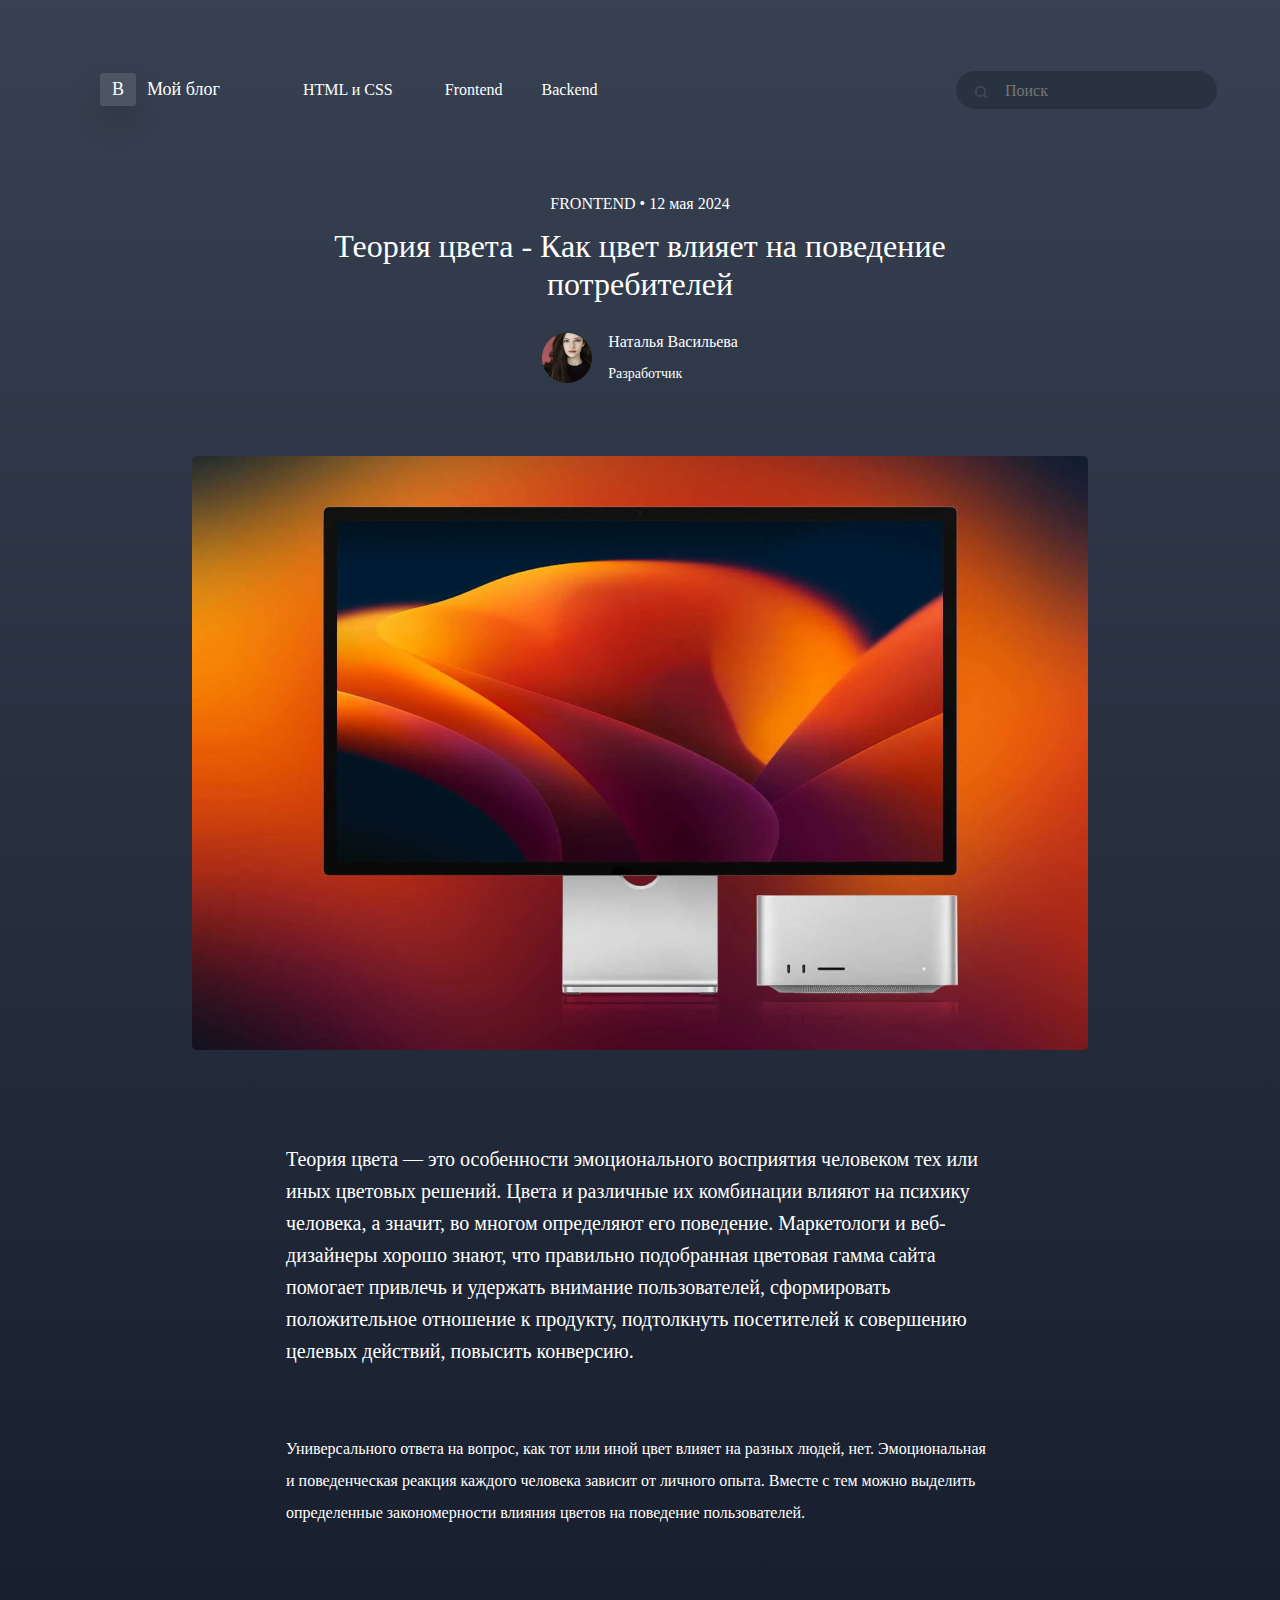
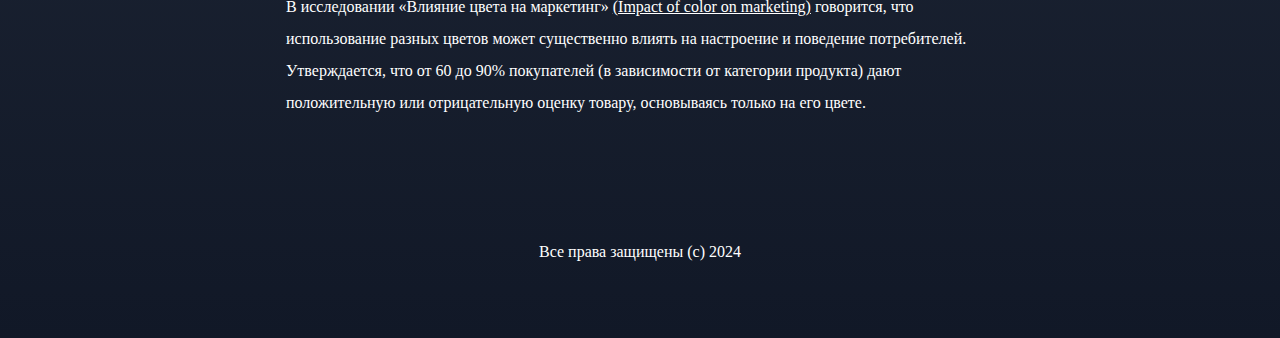
==== commit d0763fd0: "2commit" ====
--- a/1-Blog/index.html
+++ b/1-Blog/index.html
@@ -10,7 +10,10 @@
 
 <body>
     <header>
-        <a class="logo" href="#"><span>В</span>Мой блог</a>
+        <a class="logo" href="#">
+            <div class="logo_div">В</div>
+            <p>Мой блог</p>
+        </a>
         <nav>
             <ul>
                 <li><a href="#">HTML и CSS</a></li>
@@ -62,7 +65,9 @@
                 цветов на поведение пользователей.
             </p>
             <p class="p2">
-                В исследовании «Влияние цвета на маркетинг» (Impact of color on marketing) говорится, что
+                В исследовании «Влияние цвета на маркетинг» <a
+                    href="https://www.figma.com/exit?url=https%3A%2F%2Fwww.researchgate.net%2Fpublication%2F235320162_Impact_of_color_on_marketing">(Impact
+                    of color on marketing)</a> говорится, что
                 использование
                 разных цветов
                 может существенно влиять на настроение и поведение потребителей. Утверждается, что от 60 до 90%
--- a/1-Blog/styles.css
+++ b/1-Blog/styles.css
@@ -9,17 +9,31 @@
 }
 
 .logo {
+    display: flex;
+    gap: 11px;
     width: 126px;
-    margin: 80px 77px 0 0;
+    margin-right: 77px;
     font-size: 18px;
+    height: 35px;
+    margin-top: 72px;
 }
 
-.logo span {
+.logo_div {
     border-radius: 3px;
     background: #4B5563;
     padding: 6px 12px;
-    margin-right: 11px;
     box-shadow: 0px 15px 30px 0px rgba(0, 0, 0, 0.15);
+    margin: 0;
+}
+
+.logo>p {
+    margin: 0;
+    font-family: Roboto;
+    font-size: 18px;
+    font-weight: 400;
+    line-height: 21px;
+    letter-spacing: 0em;
+    text-align: left;
 }
 
 body {
@@ -29,7 +43,7 @@
 }
 
 header {
-    margin-bottom: 80px;
+    margin: 0 0 80px 0;
     display: flex;
     justify-content: space-between;
 }
@@ -40,6 +54,7 @@
     font-family: Roboto;
     font-size: 16px;
     font-weight: 400;
+    align-items: center;
 }
 
 nav {
@@ -49,9 +64,9 @@
 nav ul {
     list-style-type: none;
     display: flex;
-    margin: 0;
     padding: 0;
-    margin-top: 80px;
+    margin-top: 81px;
+    align-items: center;
 }
 
 ul li:first-child {
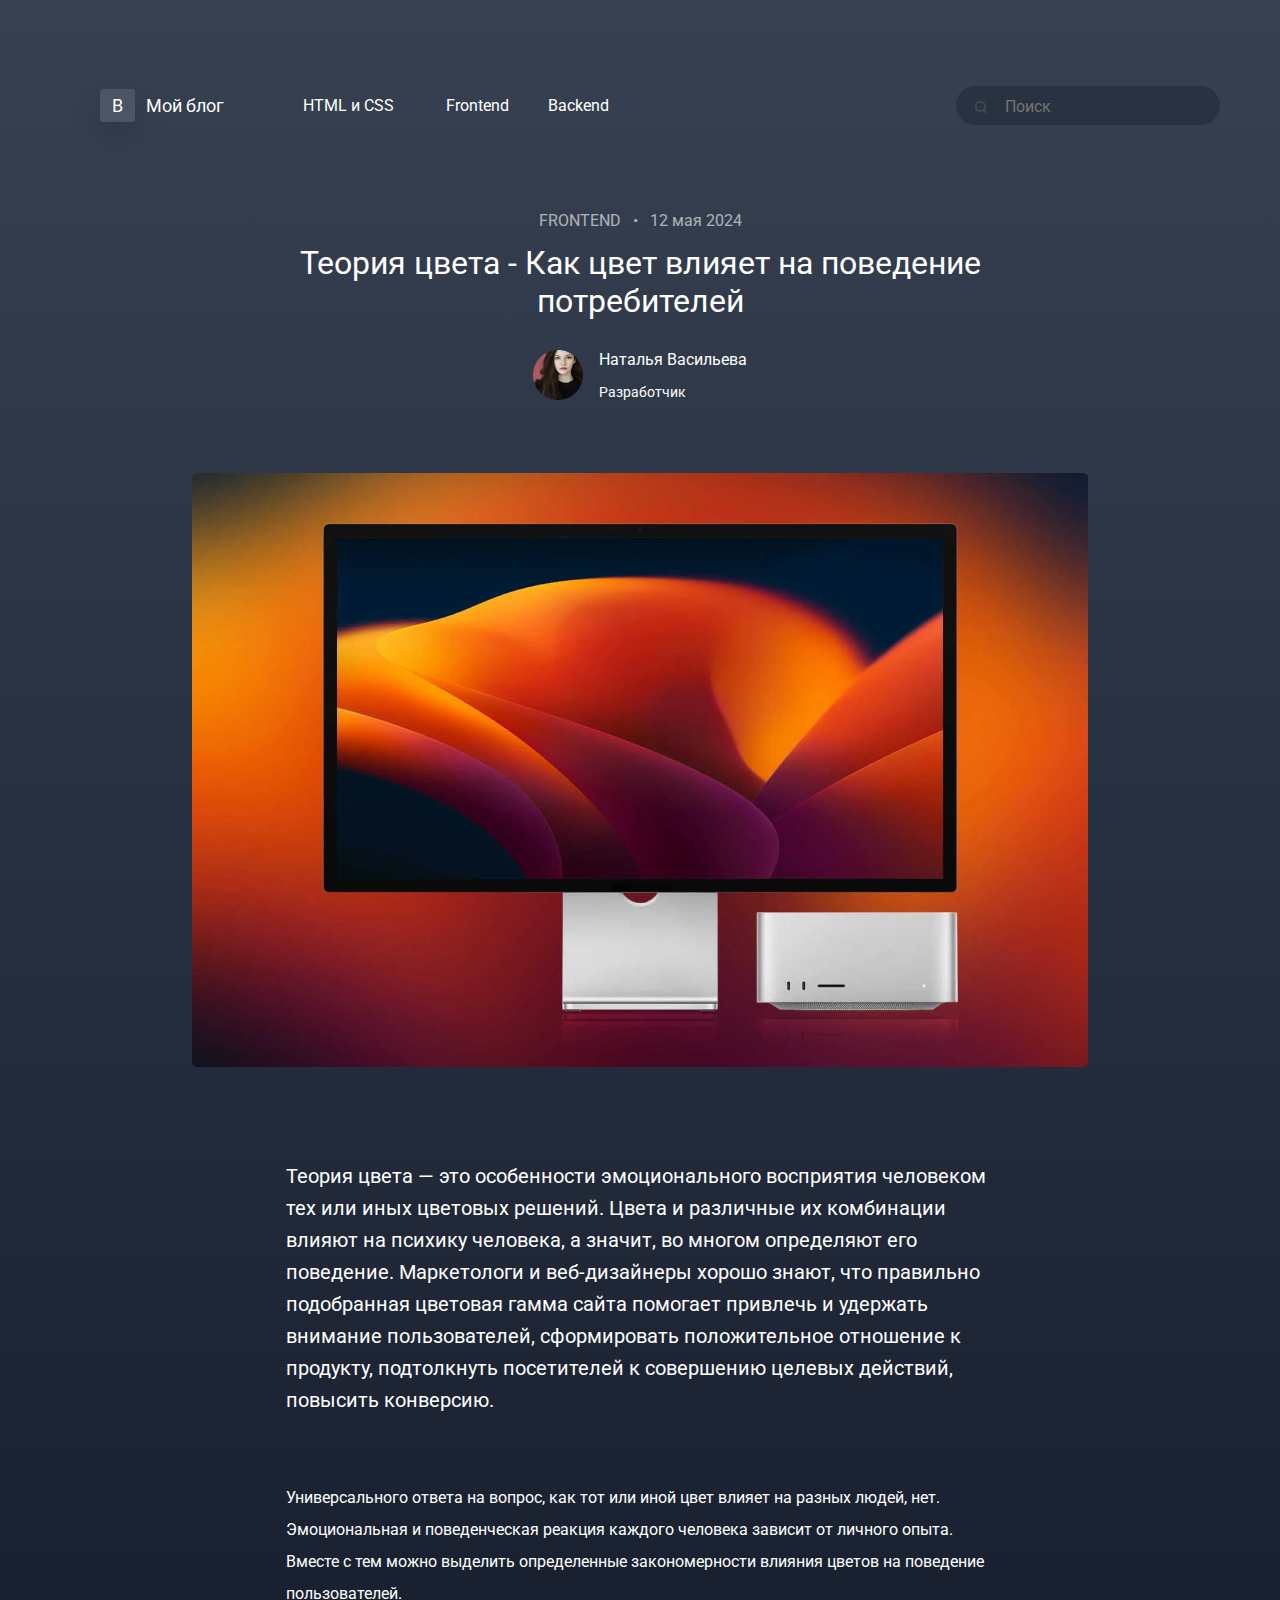
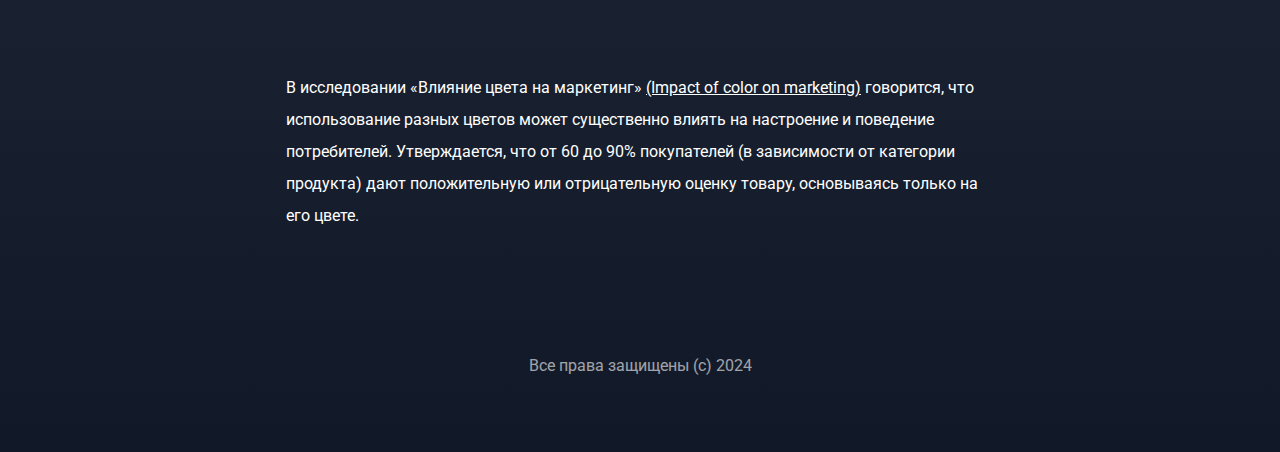
==== commit 923c718d: "3commit" ====
--- a/1-Blog/index.html
+++ b/1-Blog/index.html
@@ -6,6 +6,10 @@
     <meta name="viewport" content="width=device-width, initial-scale=1.0">
     <title>1-Blog</title>
     <link rel="stylesheet" href="styles.css">
+    <link rel="preconnect" href="https://fonts.googleapis.com">
+    <link rel="preconnect" href="https://fonts.gstatic.com" crossorigin>
+    <link href="https://fonts.googleapis.com/css2?family=Open+Sans:ital@0;1&family=Roboto&display=swap"
+        rel="stylesheet">
 </head>
 
 <body>
@@ -28,7 +32,7 @@
     </header>
     <main>
         <section id="section1">
-            <p>FRONTEND &#8226; 12 мая 2024</p>
+            <p>FRONTEND<span>&#8226;</span>12 мая 2024</p>
             <h1>Теория цвета - Как цвет влияет на поведение <br> потребителей</h1>
             <div id="section1_logo">
                 <img src="./images/Ellipse 1.png" alt="Аватарка">
--- a/1-Blog/styles.css
+++ b/1-Blog/styles.css
@@ -1,6 +1,7 @@
 * {
     color: #FFFFFF;
-    font-family: Roboto;
+    font-family: Roboto,
+        sans-serif;
     font-weight: 400;
 }
 
@@ -15,7 +16,7 @@
     margin-right: 77px;
     font-size: 18px;
     height: 35px;
-    margin-top: 72px;
+    /* margin-top: 72px; */
 }
 
 .logo_div {
@@ -28,7 +29,6 @@
 
 .logo>p {
     margin: 0;
-    font-family: Roboto;
     font-size: 18px;
     font-weight: 400;
     line-height: 21px;
@@ -43,15 +43,15 @@
 }
 
 header {
-    margin: 0 0 80px 0;
+    margin: 80px 0;
     display: flex;
     justify-content: space-between;
+    align-items: center;
 }
 
 header a {
     font-size: 18px;
     text-decoration: none;
-    font-family: Roboto;
     font-size: 16px;
     font-weight: 400;
     align-items: center;
@@ -65,7 +65,6 @@
     list-style-type: none;
     display: flex;
     padding: 0;
-    margin-top: 81px;
     align-items: center;
 }
 
@@ -81,7 +80,6 @@
     height: 40px;
     position: relative;
     width: 224px;
-    margin-top: 71px;
     margin-left: auto;
 }
 
@@ -104,10 +102,13 @@
     font-weight: 400;
 }
 
+#section1>p {
+    margin: 0 0 14px 0;
+    opacity: 60%;
+}
 
-
-#section1 p {
-    margin: 0 0 14px 0;
+#section1 span {
+    margin: 0 12px;
 }
 
 #section1_logo>img {
@@ -130,7 +131,6 @@
 #section1_logo_div>p {
     margin: 0;
     text-align: left;
-    font-family: Roboto;
     font-weight: 400;
     letter-spacing: 0em;
 }
@@ -168,7 +168,6 @@
 }
 
 #section2>p {
-    font-family: Roboto;
     font-weight: 400;
     text-align: left;
     line-height: 32px;
@@ -186,4 +185,5 @@
 
 footer {
     margin: 108px 0 77px;
+    opacity: 60%;
 }